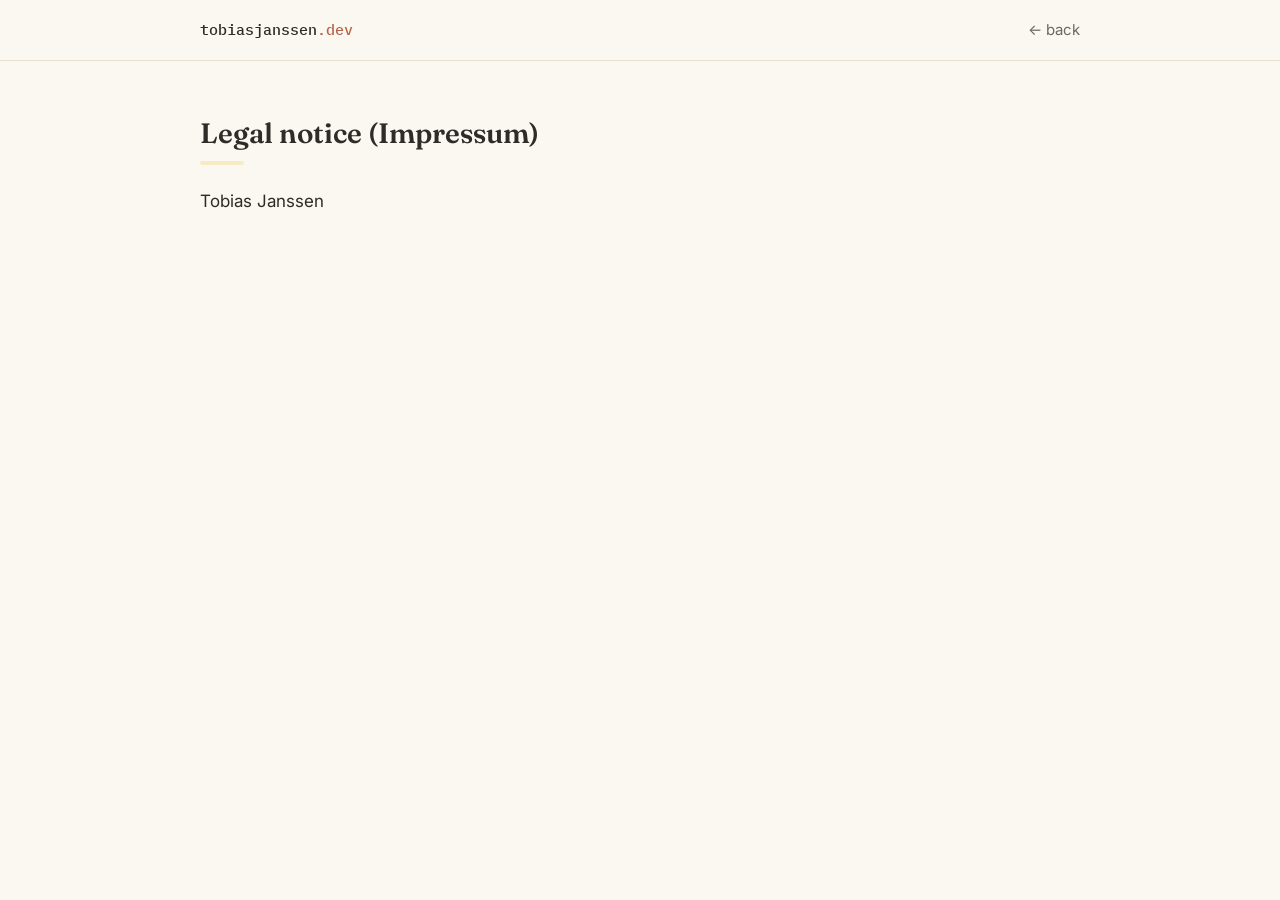
==== impressum.html @ b3f79c76 "init" ====
<!doctype html>
<html lang="en">
<head>
  <meta charset="utf-8">
  <meta name="viewport" content="width=device-width, initial-scale=1">
  <title>Legal Notice – Tobias Janssen</title>
  <meta name="robots" content="noindex">
  <link rel="preconnect" href="https://fonts.googleapis.com">
  <link rel="preconnect" href="https://fonts.gstatic.com" crossorigin>
  <link href="https://fonts.googleapis.com/css2?family=Fraunces:opsz,wght@9..144,400;9..144,600&family=Inter:wght@400;500;600&family=IBM+Plex+Mono:wght@400;500&display=swap" rel="stylesheet">
  <link rel="stylesheet" href="style.css?v=3">
</head>
<body>

  <header class="top">
    <div class="wrap top__inner">
      <a class="logo" href="index.html">tobiasjanssen<span>.dev</span></a>
      <nav>
        <a href="index.html">← back</a>
      </nav>
    </div>
  </header>

  <main class="wrap block legal">
    <h2>Legal notice (Impressum)</h2>
    <p>Tobias Janssen</p>
  </main>

</body>
</html>
---- style.css ----
:root {
  --bg: #fbf7f1;
  --paper: #ffffff;
  --ink: #2f2b28;
  --muted: #6f6760;
  --line: #e7dfd4;

  --sage: #dbe8d8;
  --peach: #f8dccb;
  --lavender: #e3dcf1;
  --sky: #d7e7f2;
  --butter: #f6ecc4;

  --accent: #b5654a;

  --serif: "Fraunces", Georgia, serif;
  --sans: "Inter", system-ui, sans-serif;
  --mono: "IBM Plex Mono", ui-monospace, monospace;
}

* { box-sizing: border-box; }

html { scroll-behavior: smooth; }

body {
  margin: 0;
  background: var(--bg);
  color: var(--ink);
  font: 400 17px/1.65 var(--sans);
}

a { color: inherit; }

h1, h2, h3 { font-family: var(--serif); font-weight: 600; line-height: 1.2; margin: 0; }

.wrap { max-width: 920px; margin: 0 auto; padding: 0 20px; }

/* header */
.top {
  position: sticky; top: 0; z-index: 10;
  background: rgba(251, 247, 241, .92);
  backdrop-filter: blur(6px);
  border-bottom: 1px solid var(--line);
}
.top__inner { display: flex; align-items: center; justify-content: space-between; gap: 16px; height: 60px; }
.logo { font-family: var(--mono); font-weight: 500; text-decoration: none; font-size: 15px; }
.logo span { color: var(--accent); }
.top nav { display: flex; gap: 22px; font-size: 15px; }
.top nav a { text-decoration: none; color: var(--muted); }
.top nav a:hover { color: var(--ink); }

/* intro */
.intro { display: flex; align-items: center; gap: 36px; padding-top: 88px; padding-bottom: 56px; }
.avatar {
  border-radius: 50%;
  border: 6px solid var(--peach);
  box-shadow: 10px 10px 0 var(--sage);
  flex-shrink: 0;
}
.kicker { font-family: var(--mono); font-size: 13px; text-transform: uppercase; letter-spacing: .08em; color: var(--muted); margin: 0 0 6px; }
h1 { font-size: clamp(36px, 6vw, 56px); font-weight: 400; }
.roles { margin: 12px 0 0; font-size: 19px; }
.roles i { font-style: normal; color: var(--accent); padding: 0 6px; }

/* sections */
.block { padding-top: 56px; padding-bottom: 24px; scroll-margin-top: 70px; }
.block h2, .foot h2 { font-size: 28px; margin-bottom: 22px; }
.block h2::after {
  content: ""; display: block; width: 44px; height: 4px; margin-top: 10px;
  background: var(--butter); border-radius: 2px;
}

.about { columns: 2 300px; column-gap: 40px; }
.about p { margin: 0 0 16px; break-inside: avoid; }

.lead { color: var(--muted); margin: -6px 0 26px; }
.lead a { color: var(--accent); }

/* timeline */
.timeline { list-style: none; margin: 0; padding: 0; }
.timeline li {
  display: grid; grid-template-columns: 170px 1fr; gap: 24px;
  padding: 18px 0; border-top: 1px dashed var(--line);
}
.timeline li:first-child { border-top: 0; }
.when { font-family: var(--mono); font-size: 14px; color: var(--muted); padding-top: 3px; }
.timeline h3 { font-size: 20px; }
.where { margin: 2px 0 6px; color: var(--accent); font-size: 15px; font-weight: 500; }
.what p:last-child { margin-bottom: 0; }
.what p { margin-top: 0; }

/* project cards */
.cards { display: grid; grid-template-columns: repeat(auto-fit, minmax(260px, 1fr)); gap: 18px; }
.card {
  display: flex; flex-direction: column;
  padding: 22px 22px 18px; border-radius: 14px;
  text-decoration: none;
  background: var(--sage);
  transition: transform .15s ease;
}
.card:hover { transform: translateY(-3px) rotate(-.4deg); }
.card h3 { font-size: 19px; margin: 8px 0 6px; word-break: break-word; }
.card p { margin: 0 0 14px; font-size: 15px; flex-grow: 1; }
.tag { align-self: flex-start; font-family: var(--mono); font-size: 12px; background: rgba(255,255,255,.65); padding: 2px 8px; border-radius: 999px; }
.lang { font-family: var(--mono); font-size: 13px; color: var(--muted); }

.sub { font-size: 20px; margin: 40px 0 12px; }
.mini { list-style: none; margin: 0; padding: 0; }
.mini li { padding: 9px 0; border-bottom: 1px solid var(--line); display: flex; flex-wrap: wrap; gap: 4px 16px; align-items: baseline; }
.mini a { font-family: var(--mono); font-size: 14px; text-decoration-color: var(--peach); text-decoration-thickness: 2px; text-underline-offset: 3px; }
.mini a:hover { color: var(--accent); }
.mini span { color: var(--muted); font-size: 15px; }

/* certs + skills */
.split { display: grid; grid-template-columns: 1fr 1fr; gap: 48px; }
.certs { list-style: none; margin: 0; padding: 0; }
.certs li { padding: 10px 0; font-size: 16px; font-weight: 500; border-bottom: 1px solid var(--line); }
.certs li:last-child { border-bottom: 0; }
.certs span { display: block; font-weight: 400; font-family: var(--mono); font-size: 13px; color: var(--muted); margin-top: 2px; }

.group { font-family: var(--mono); font-size: 13px; color: var(--muted); margin: 0 0 8px; }
.chips { list-style: none; margin: 0 0 20px; padding: 0; display: flex; flex-wrap: wrap; gap: 8px; }
.chips li { background: var(--paper); border: 1px solid var(--line); padding: 3px 12px; border-radius: 999px; font-size: 14px; }
.chips li:nth-child(4n+1) { background: var(--sage); border-color: transparent; }
.chips li:nth-child(4n+3) { background: var(--lavender); border-color: transparent; }

/* footer */
.foot { margin-top: 72px; padding: 56px 0 40px; background: var(--peach); scroll-margin-top: 60px; }
.foot p { margin: 0 0 12px; }
.links { display: flex; gap: 14px; margin-top: 18px !important; }
.links a {
  text-decoration: none; background: var(--sage); padding: 8px 18px; border-radius: 999px;
  font-weight: 500; font-size: 15px;
}
.links a:hover { background: #cbdec7; }
.small { margin-top: 36px !important; font-size: 13px; color: var(--muted); font-family: var(--mono); }

/* legal pages */
.legal { min-height: 60vh; padding-bottom: 72px; }

/* small screens */
@media (max-width: 720px) {
  .top nav { gap: 14px; font-size: 14px; }
  .top nav a:nth-child(2) { display: none; }
  .intro { flex-direction: column; align-items: flex-start; gap: 24px; padding-top: 48px; }
  .timeline li { grid-template-columns: 1fr; gap: 4px; }
  .split { grid-template-columns: 1fr; gap: 24px; }
}

@media (max-width: 420px) {
  .logo span { display: none; }
}
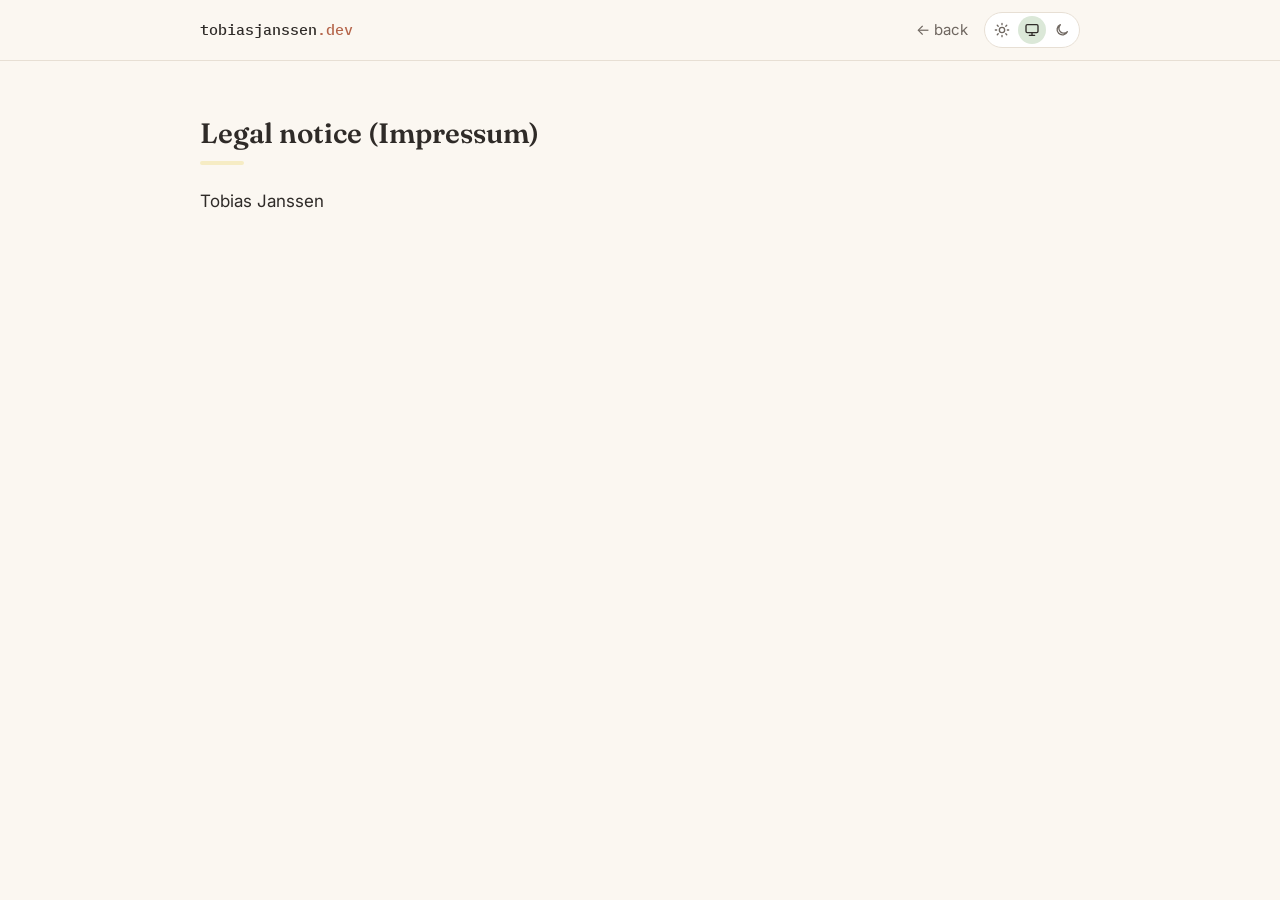
==== commit a67e3f7d: "Add community section and light/dark/system theme switch Mention co-founding the former Niederrhein " ====
--- a/impressum.html
+++ b/impressum.html
@@ -8,7 +8,8 @@
   <link rel="preconnect" href="https://fonts.googleapis.com">
   <link rel="preconnect" href="https://fonts.gstatic.com" crossorigin>
   <link href="https://fonts.googleapis.com/css2?family=Fraunces:opsz,wght@9..144,400;9..144,600&family=Inter:wght@400;500;600&family=IBM+Plex+Mono:wght@400;500&display=swap" rel="stylesheet">
-  <link rel="stylesheet" href="style.css?v=3">
+  <link rel="stylesheet" href="style.css?v=4">
+  <script src="theme.js?v=1"></script>
 </head>
 <body>
 
@@ -18,6 +19,17 @@
       <nav>
         <a href="index.html">← back</a>
       </nav>
+      <div class="theme" role="radiogroup" aria-label="Color theme">
+        <button type="button" role="radio" data-theme-choice="light" aria-label="Light" title="Light">
+          <svg viewBox="0 0 24 24" aria-hidden="true"><circle cx="12" cy="12" r="4"/><path d="M12 2v2M12 20v2M4.9 4.9l1.4 1.4M17.7 17.7l1.4 1.4M2 12h2M20 12h2M4.9 19.1l1.4-1.4M17.7 6.3l1.4-1.4"/></svg>
+        </button>
+        <button type="button" role="radio" data-theme-choice="system" aria-label="System" title="Follow system">
+          <svg viewBox="0 0 24 24" aria-hidden="true"><rect x="3" y="4" width="18" height="12" rx="2"/><path d="M8 20h8M12 16v4"/></svg>
+        </button>
+        <button type="button" role="radio" data-theme-choice="dark" aria-label="Dark" title="Dark">
+          <svg viewBox="0 0 24 24" aria-hidden="true"><path d="M20 14.5A8 8 0 1 1 9.5 4a6.5 6.5 0 0 0 10.5 10.5z"/></svg>
+        </button>
+      </div>
     </div>
   </header>
 
--- a/style.css
+++ b/style.css
@@ -13,9 +13,61 @@
 
   --accent: #b5654a;
 
+  --header-bg: rgba(251, 247, 241, .92);
+  --tag-bg: rgba(255, 255, 255, .65);
+  --sage-hover: #cbdec7;
+
+  color-scheme: light;
+
   --serif: "Fraunces", Georgia, serif;
   --sans: "Inter", system-ui, sans-serif;
   --mono: "IBM Plex Mono", ui-monospace, monospace;
+}
+
+/* dark theme: explicit choice, or system preference when nothing is chosen */
+:root[data-theme="dark"] {
+  --bg: #1d1b19;
+  --paper: #272422;
+  --ink: #ece6de;
+  --muted: #a69d94;
+  --line: #3a3531;
+
+  --sage: #2f3b2e;
+  --peach: #46322a;
+  --lavender: #363047;
+  --sky: #27353f;
+  --butter: #6b5d2c;
+
+  --accent: #e3906f;
+
+  --header-bg: rgba(29, 27, 25, .92);
+  --tag-bg: rgba(0, 0, 0, .25);
+  --sage-hover: #3b4a3a;
+
+  color-scheme: dark;
+}
+@media (prefers-color-scheme: dark) {
+  :root:not([data-theme="light"]) {
+    --bg: #1d1b19;
+    --paper: #272422;
+    --ink: #ece6de;
+    --muted: #a69d94;
+    --line: #3a3531;
+
+    --sage: #2f3b2e;
+    --peach: #46322a;
+    --lavender: #363047;
+    --sky: #27353f;
+    --butter: #6b5d2c;
+
+    --accent: #e3906f;
+
+    --header-bg: rgba(29, 27, 25, .92);
+    --tag-bg: rgba(0, 0, 0, .25);
+    --sage-hover: #3b4a3a;
+
+    color-scheme: dark;
+  }
 }
 
 * { box-sizing: border-box; }
@@ -38,16 +90,27 @@
 /* header */
 .top {
   position: sticky; top: 0; z-index: 10;
-  background: rgba(251, 247, 241, .92);
+  background: var(--header-bg);
   backdrop-filter: blur(6px);
   border-bottom: 1px solid var(--line);
 }
 .top__inner { display: flex; align-items: center; justify-content: space-between; gap: 16px; height: 60px; }
 .logo { font-family: var(--mono); font-weight: 500; text-decoration: none; font-size: 15px; }
 .logo span { color: var(--accent); }
-.top nav { display: flex; gap: 22px; font-size: 15px; }
+.top nav { display: flex; gap: 22px; font-size: 15px; margin-left: auto; }
 .top nav a { text-decoration: none; color: var(--muted); }
 .top nav a:hover { color: var(--ink); }
+
+/* theme switch */
+.theme { display: flex; gap: 2px; padding: 3px; border: 1px solid var(--line); border-radius: 999px; background: var(--paper); flex-shrink: 0; }
+.theme button {
+  display: grid; place-items: center; width: 28px; height: 28px; padding: 0;
+  border: 0; border-radius: 50%; background: transparent; color: var(--muted); cursor: pointer;
+}
+.theme button:hover { color: var(--ink); }
+.theme button[aria-checked="true"] { background: var(--sage); color: var(--ink); }
+.theme button:focus-visible { outline: 2px solid var(--accent); outline-offset: 1px; }
+.theme svg { width: 16px; height: 16px; fill: none; stroke: currentColor; stroke-width: 2; stroke-linecap: round; stroke-linejoin: round; }
 
 /* intro */
 .intro { display: flex; align-items: center; gap: 36px; padding-top: 88px; padding-bottom: 56px; }
@@ -101,7 +164,7 @@
 .card:hover { transform: translateY(-3px) rotate(-.4deg); }
 .card h3 { font-size: 19px; margin: 8px 0 6px; word-break: break-word; }
 .card p { margin: 0 0 14px; font-size: 15px; flex-grow: 1; }
-.tag { align-self: flex-start; font-family: var(--mono); font-size: 12px; background: rgba(255,255,255,.65); padding: 2px 8px; border-radius: 999px; }
+.tag { align-self: flex-start; font-family: var(--mono); font-size: 12px; background: var(--tag-bg); padding: 2px 8px; border-radius: 999px; }
 .lang { font-family: var(--mono); font-size: 13px; color: var(--muted); }
 
 .sub { font-size: 20px; margin: 40px 0 12px; }
@@ -117,6 +180,10 @@
 .certs li { padding: 10px 0; font-size: 16px; font-weight: 500; border-bottom: 1px solid var(--line); }
 .certs li:last-child { border-bottom: 0; }
 .certs span { display: block; font-weight: 400; font-family: var(--mono); font-size: 13px; color: var(--muted); margin-top: 2px; }
+
+/* community */
+#community .certs { max-width: 560px; }
+.note { color: var(--muted); max-width: 640px; margin: 18px 0 0; }
 
 .group { font-family: var(--mono); font-size: 13px; color: var(--muted); margin: 0 0 8px; }
 .chips { list-style: none; margin: 0 0 20px; padding: 0; display: flex; flex-wrap: wrap; gap: 8px; }
@@ -132,7 +199,7 @@
   text-decoration: none; background: var(--sage); padding: 8px 18px; border-radius: 999px;
   font-weight: 500; font-size: 15px;
 }
-.links a:hover { background: #cbdec7; }
+.links a:hover { background: var(--sage-hover); }
 .small { margin-top: 36px !important; font-size: 13px; color: var(--muted); font-family: var(--mono); }
 
 /* legal pages */
@@ -147,6 +214,13 @@
   .split { grid-template-columns: 1fr; gap: 24px; }
 }
 
+@media (max-width: 520px) {
+  .top__inner { gap: 12px; }
+  .top nav { gap: 12px; }
+  .top nav a:first-child { display: none; }
+}
+
 @media (max-width: 420px) {
   .logo span { display: none; }
-}
+  .top nav a:nth-child(3) { display: none; }
+}
